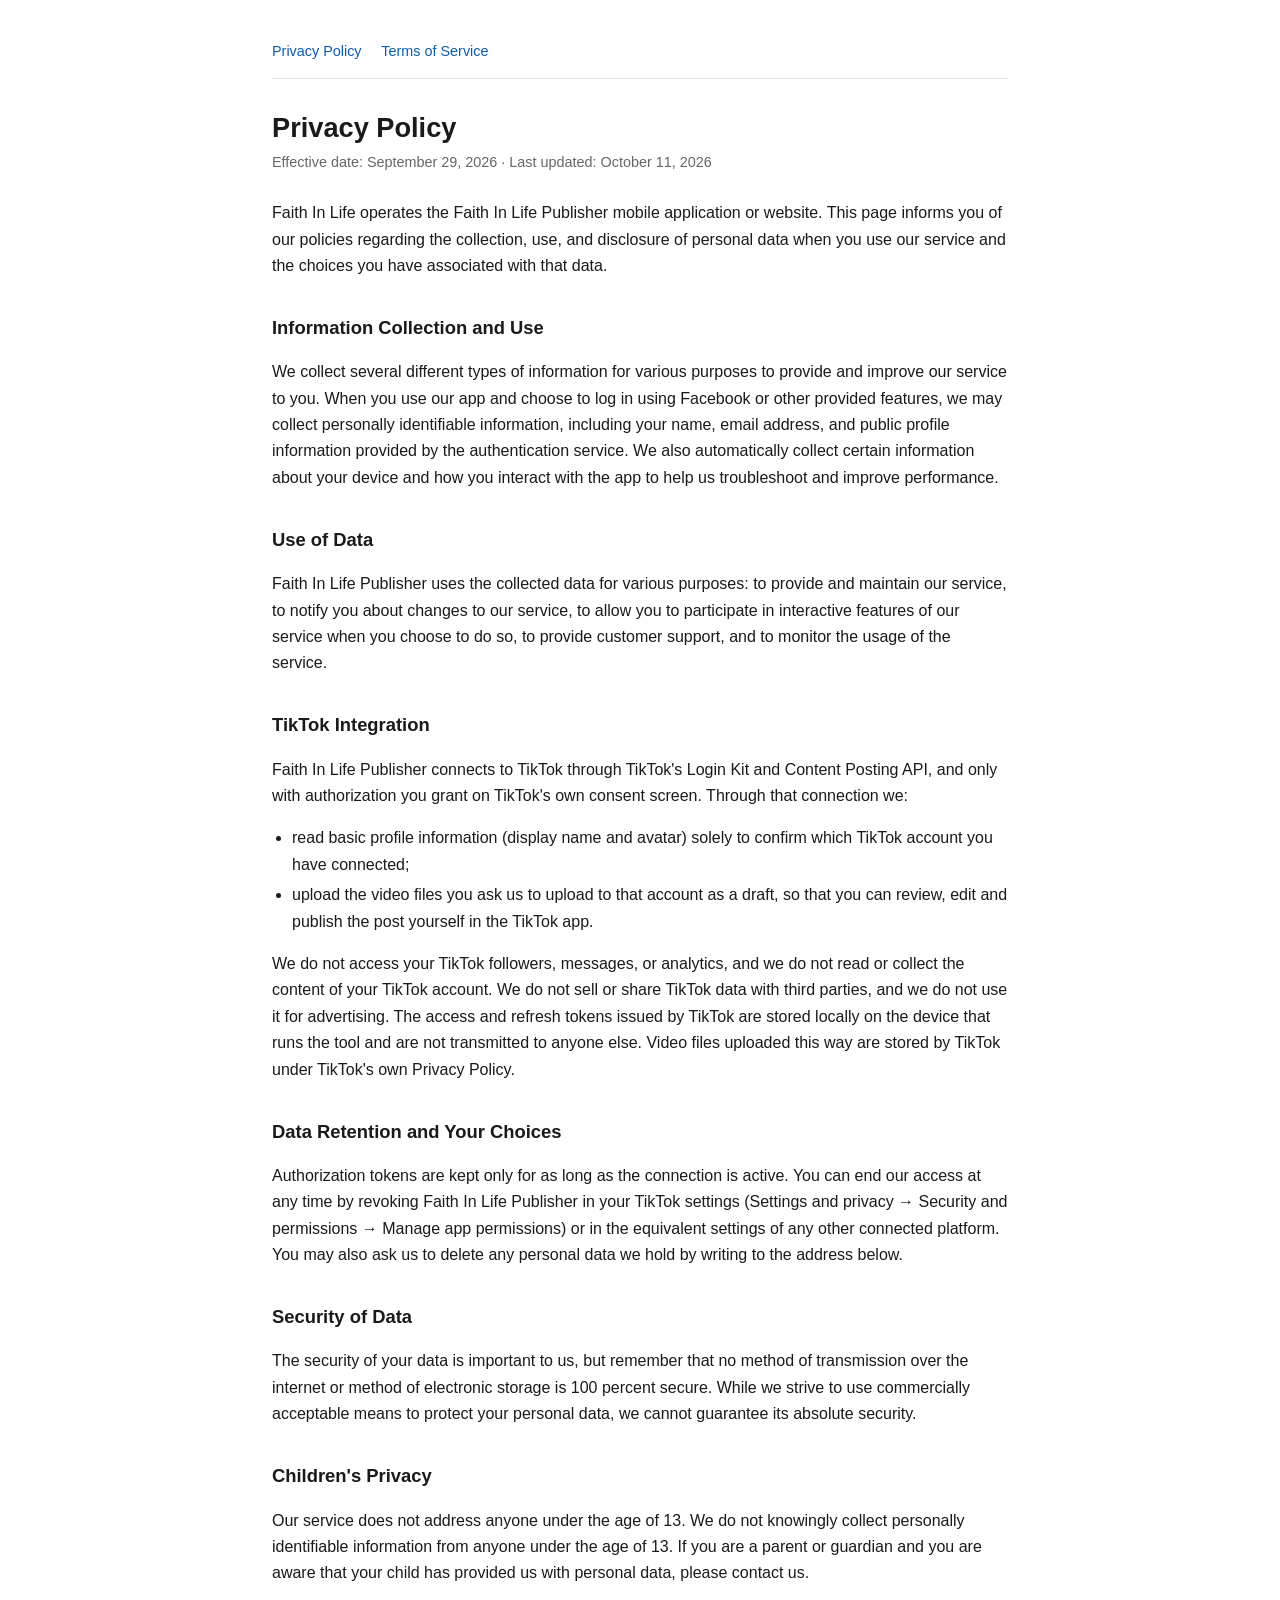
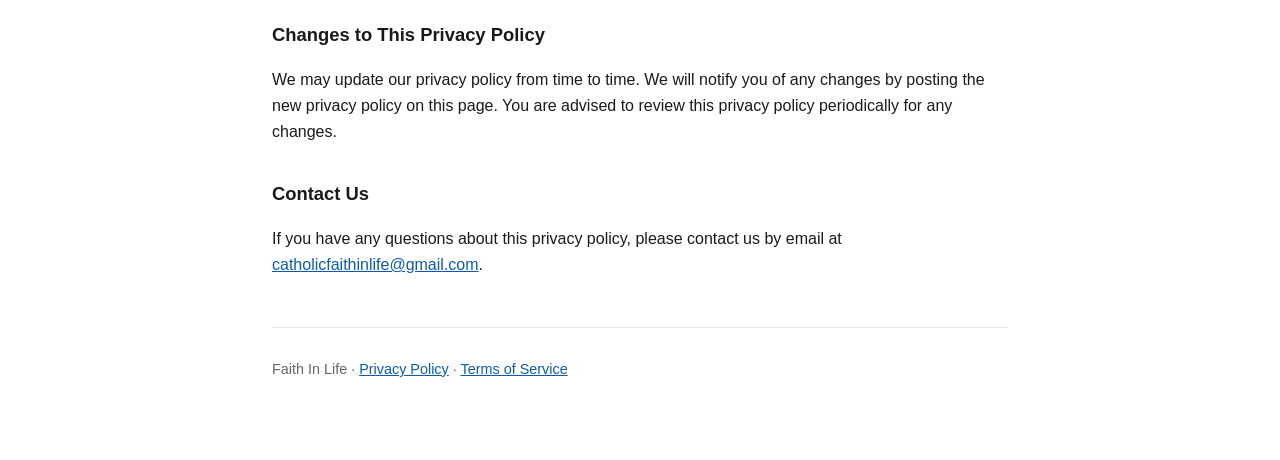
==== index.html @ d501fe40 "Add Privacy Policy and Terms of Service at site root" ====
<!DOCTYPE html>
<html lang="en">
<head>
<meta charset="utf-8">
<meta name="viewport" content="width=device-width, initial-scale=1">
<title>Privacy Policy — Faith In Life</title>
<style>
  body{max-width:46rem;margin:0 auto;padding:2.5rem 1.25rem 4rem;font:16px/1.65 -apple-system,BlinkMacSystemFont,"Segoe UI",Roboto,Helvetica,Arial,sans-serif;color:#1a1a1a;background:#fff}
  h1{font-size:1.7rem;line-height:1.25;margin:0 0 .35rem}
  h2{font-size:1.15rem;margin:2.1rem 0 .5rem}
  .updated{color:#666;font-size:.9rem;margin:0 0 1.6rem}
  nav{font-size:.9rem;margin:0 0 2rem;padding-bottom:.9rem;border-bottom:1px solid #e5e5e5}
  nav a{color:#0b5cad;text-decoration:none;margin-right:1rem}
  nav a:hover{text-decoration:underline}
  ul{padding-left:1.25rem}
  li{margin:.25rem 0}
  a{color:#0b5cad}
  footer{margin-top:3rem;padding-top:1rem;border-top:1px solid #e5e5e5;color:#666;font-size:.9rem}
</style>
</head>
<body>

<nav>
  <a href="./">Privacy Policy</a>
  <a href="./terms.html">Terms of Service</a>
</nav>

<h1>Privacy Policy</h1>
<p class="updated">Effective date: September 29, 2026 · Last updated: October 11, 2026</p>

<p>Faith In Life operates the Faith In Life Publisher mobile application or website. This page informs you of our policies regarding the collection, use, and disclosure of personal data when you use our service and the choices you have associated with that data.</p>

<h2>Information Collection and Use</h2>
<p>We collect several different types of information for various purposes to provide and improve our service to you. When you use our app and choose to log in using Facebook or other provided features, we may collect personally identifiable information, including your name, email address, and public profile information provided by the authentication service. We also automatically collect certain information about your device and how you interact with the app to help us troubleshoot and improve performance.</p>

<h2>Use of Data</h2>
<p>Faith In Life Publisher uses the collected data for various purposes: to provide and maintain our service, to notify you about changes to our service, to allow you to participate in interactive features of our service when you choose to do so, to provide customer support, and to monitor the usage of the service.</p>

<h2>TikTok Integration</h2>
<p>Faith In Life Publisher connects to TikTok through TikTok's Login Kit and Content Posting API, and only with authorization you grant on TikTok's own consent screen. Through that connection we:</p>
<ul>
  <li>read basic profile information (display name and avatar) solely to confirm which TikTok account you have connected;</li>
  <li>upload the video files you ask us to upload to that account as a draft, so that you can review, edit and publish the post yourself in the TikTok app.</li>
</ul>
<p>We do not access your TikTok followers, messages, or analytics, and we do not read or collect the content of your TikTok account. We do not sell or share TikTok data with third parties, and we do not use it for advertising. The access and refresh tokens issued by TikTok are stored locally on the device that runs the tool and are not transmitted to anyone else. Video files uploaded this way are stored by TikTok under TikTok's own Privacy Policy.</p>

<h2>Data Retention and Your Choices</h2>
<p>Authorization tokens are kept only for as long as the connection is active. You can end our access at any time by revoking Faith In Life Publisher in your TikTok settings (Settings and privacy → Security and permissions → Manage app permissions) or in the equivalent settings of any other connected platform. You may also ask us to delete any personal data we hold by writing to the address below.</p>

<h2>Security of Data</h2>
<p>The security of your data is important to us, but remember that no method of transmission over the internet or method of electronic storage is 100 percent secure. While we strive to use commercially acceptable means to protect your personal data, we cannot guarantee its absolute security.</p>

<h2>Children's Privacy</h2>
<p>Our service does not address anyone under the age of 13. We do not knowingly collect personally identifiable information from anyone under the age of 13. If you are a parent or guardian and you are aware that your child has provided us with personal data, please contact us.</p>

<h2>Changes to This Privacy Policy</h2>
<p>We may update our privacy policy from time to time. We will notify you of any changes by posting the new privacy policy on this page. You are advised to review this privacy policy periodically for any changes.</p>

<h2>Contact Us</h2>
<p>If you have any questions about this privacy policy, please contact us by email at <a href="mailto:catholicfaithinlife@gmail.com">catholicfaithinlife@gmail.com</a>.</p>

<footer>
  <p>Faith In Life · <a href="./">Privacy Policy</a> · <a href="./terms.html">Terms of Service</a></p>
</footer>

</body>
</html>
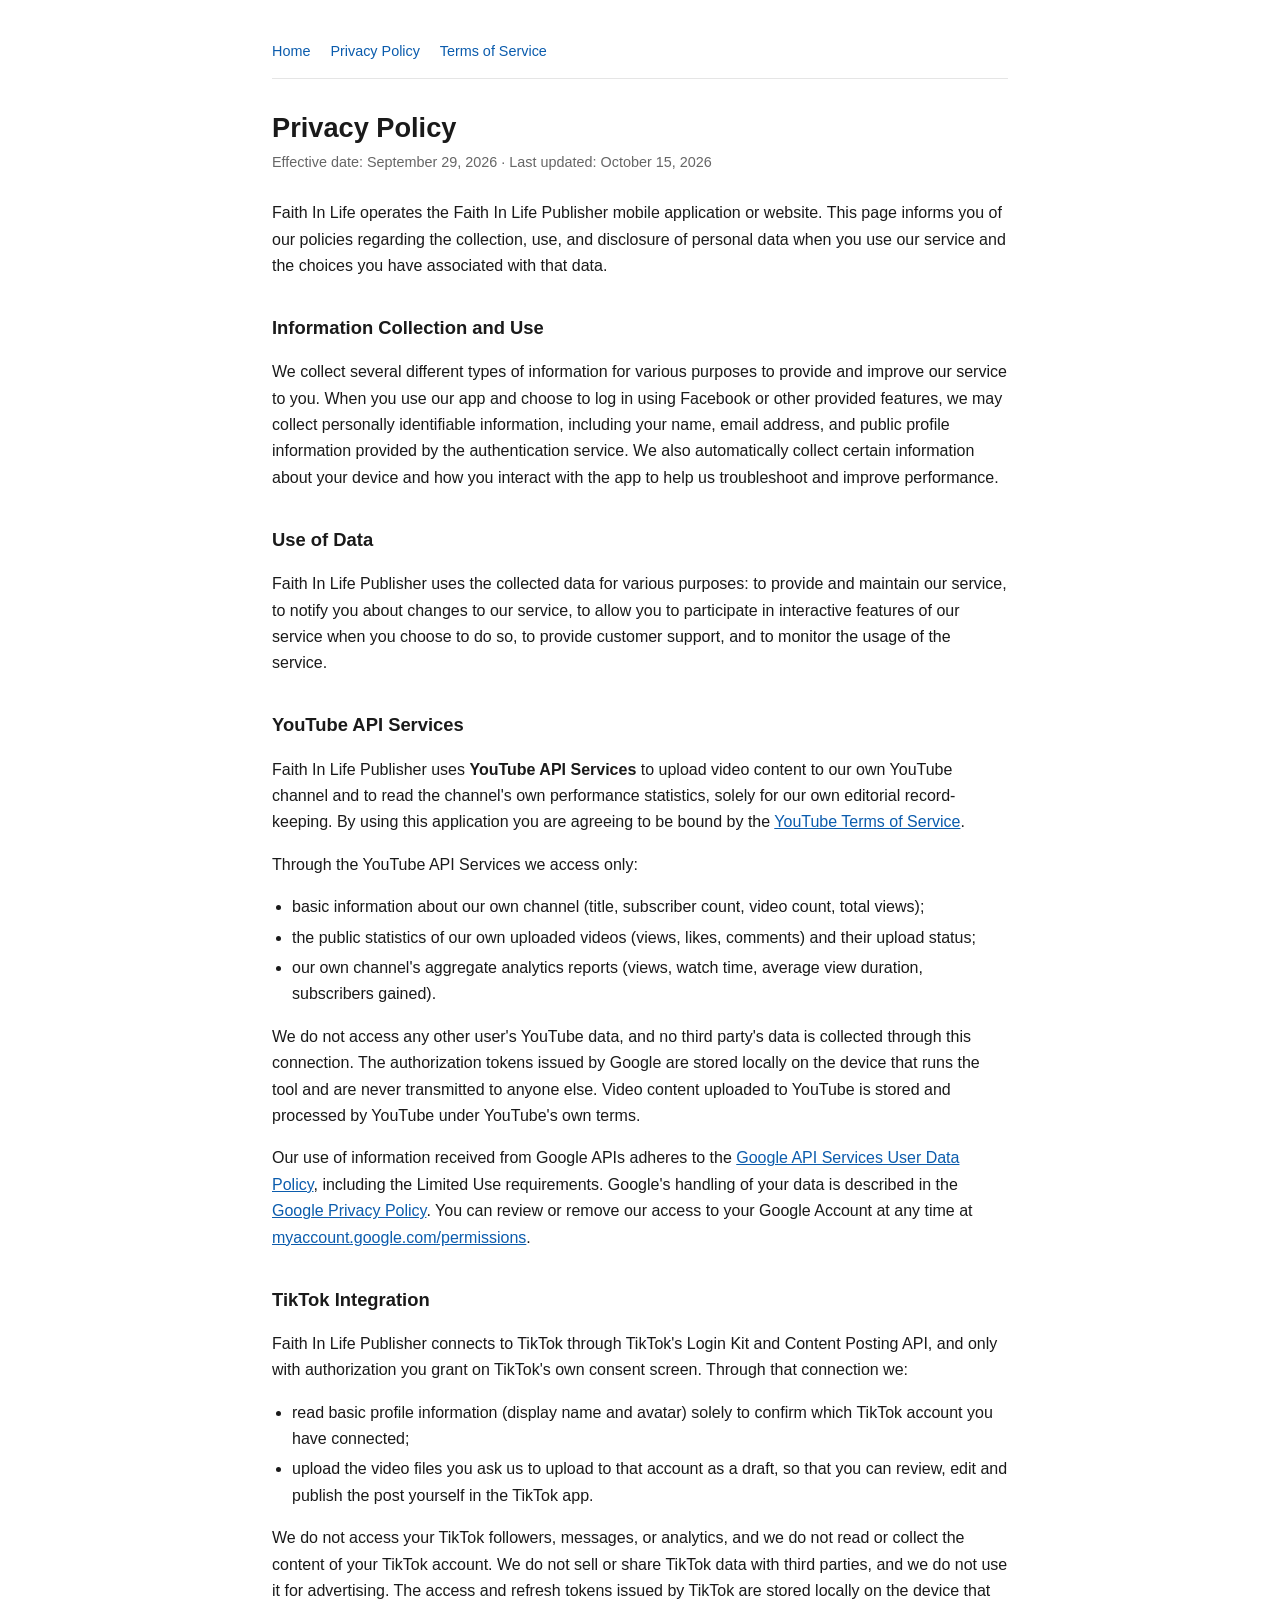
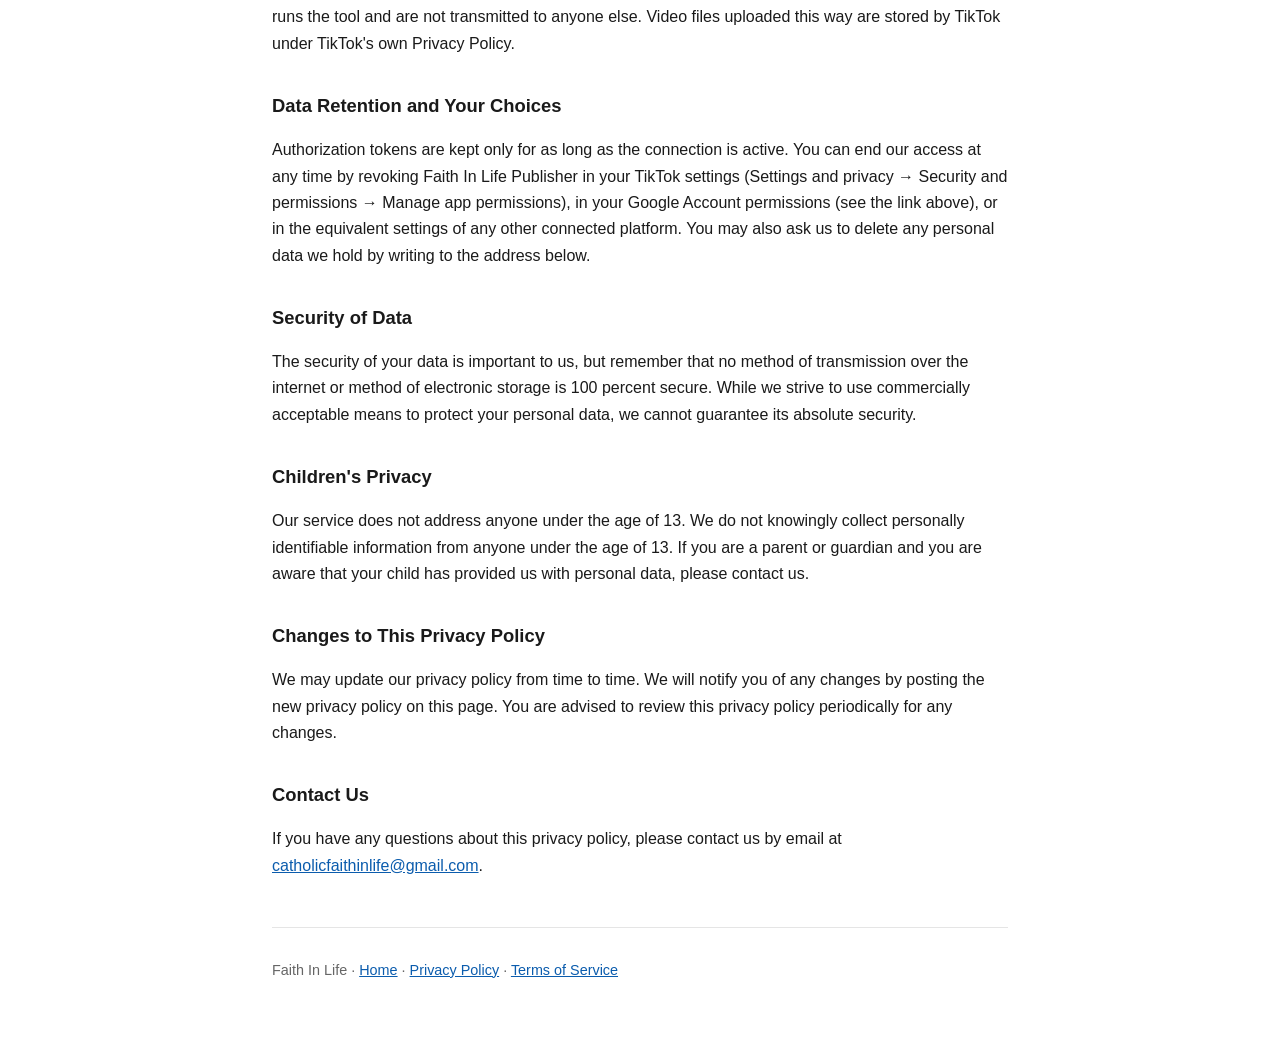
==== commit 46673e58: "Refresh the apex legal pages to the current text and make every legal link absolute and correct" ====
--- a/index.html
+++ b/index.html
@@ -21,12 +21,13 @@
 <body>
 
 <nav>
-  <a href="./">Privacy Policy</a>
-  <a href="./terms.html">Terms of Service</a>
+  <a href="https://magbagogabby.github.io/FaithInLife/">Home</a>
+  <a href="https://magbagogabby.github.io/FaithInLife/privacy.html">Privacy Policy</a>
+  <a href="https://magbagogabby.github.io/FaithInLife/terms.html">Terms of Service</a>
 </nav>
 
 <h1>Privacy Policy</h1>
-<p class="updated">Effective date: September 29, 2026 · Last updated: October 11, 2026</p>
+<p class="updated">Effective date: September 29, 2026 · Last updated: October 15, 2026</p>
 
 <p>Faith In Life operates the Faith In Life Publisher mobile application or website. This page informs you of our policies regarding the collection, use, and disclosure of personal data when you use our service and the choices you have associated with that data.</p>
 
@@ -35,6 +36,17 @@
 
 <h2>Use of Data</h2>
 <p>Faith In Life Publisher uses the collected data for various purposes: to provide and maintain our service, to notify you about changes to our service, to allow you to participate in interactive features of our service when you choose to do so, to provide customer support, and to monitor the usage of the service.</p>
+
+<h2>YouTube API Services</h2>
+<p>Faith In Life Publisher uses <strong>YouTube API Services</strong> to upload video content to our own YouTube channel and to read the channel's own performance statistics, solely for our own editorial record-keeping. By using this application you are agreeing to be bound by the <a href="https://www.youtube.com/t/terms">YouTube Terms of Service</a>.</p>
+<p>Through the YouTube API Services we access only:</p>
+<ul>
+  <li>basic information about our own channel (title, subscriber count, video count, total views);</li>
+  <li>the public statistics of our own uploaded videos (views, likes, comments) and their upload status;</li>
+  <li>our own channel's aggregate analytics reports (views, watch time, average view duration, subscribers gained).</li>
+</ul>
+<p>We do not access any other user's YouTube data, and no third party's data is collected through this connection. The authorization tokens issued by Google are stored locally on the device that runs the tool and are never transmitted to anyone else. Video content uploaded to YouTube is stored and processed by YouTube under YouTube's own terms.</p>
+<p>Our use of information received from Google APIs adheres to the <a href="https://developers.google.com/terms/api-services-user-data-policy">Google API Services User Data Policy</a>, including the Limited Use requirements. Google's handling of your data is described in the <a href="https://policies.google.com/privacy">Google Privacy Policy</a>. You can review or remove our access to your Google Account at any time at <a href="https://myaccount.google.com/permissions">myaccount.google.com/permissions</a>.</p>
 
 <h2>TikTok Integration</h2>
 <p>Faith In Life Publisher connects to TikTok through TikTok's Login Kit and Content Posting API, and only with authorization you grant on TikTok's own consent screen. Through that connection we:</p>
@@ -45,7 +57,7 @@
 <p>We do not access your TikTok followers, messages, or analytics, and we do not read or collect the content of your TikTok account. We do not sell or share TikTok data with third parties, and we do not use it for advertising. The access and refresh tokens issued by TikTok are stored locally on the device that runs the tool and are not transmitted to anyone else. Video files uploaded this way are stored by TikTok under TikTok's own Privacy Policy.</p>
 
 <h2>Data Retention and Your Choices</h2>
-<p>Authorization tokens are kept only for as long as the connection is active. You can end our access at any time by revoking Faith In Life Publisher in your TikTok settings (Settings and privacy → Security and permissions → Manage app permissions) or in the equivalent settings of any other connected platform. You may also ask us to delete any personal data we hold by writing to the address below.</p>
+<p>Authorization tokens are kept only for as long as the connection is active. You can end our access at any time by revoking Faith In Life Publisher in your TikTok settings (Settings and privacy → Security and permissions → Manage app permissions), in your Google Account permissions (see the link above), or in the equivalent settings of any other connected platform. You may also ask us to delete any personal data we hold by writing to the address below.</p>
 
 <h2>Security of Data</h2>
 <p>The security of your data is important to us, but remember that no method of transmission over the internet or method of electronic storage is 100 percent secure. While we strive to use commercially acceptable means to protect your personal data, we cannot guarantee its absolute security.</p>
@@ -60,7 +72,7 @@
 <p>If you have any questions about this privacy policy, please contact us by email at <a href="mailto:catholicfaithinlife@gmail.com">catholicfaithinlife@gmail.com</a>.</p>
 
 <footer>
-  <p>Faith In Life · <a href="./">Privacy Policy</a> · <a href="./terms.html">Terms of Service</a></p>
+  <p>Faith In Life · <a href="https://magbagogabby.github.io/FaithInLife/">Home</a> · <a href="https://magbagogabby.github.io/FaithInLife/privacy.html">Privacy Policy</a> · <a href="https://magbagogabby.github.io/FaithInLife/terms.html">Terms of Service</a></p>
 </footer>
 
 </body>
